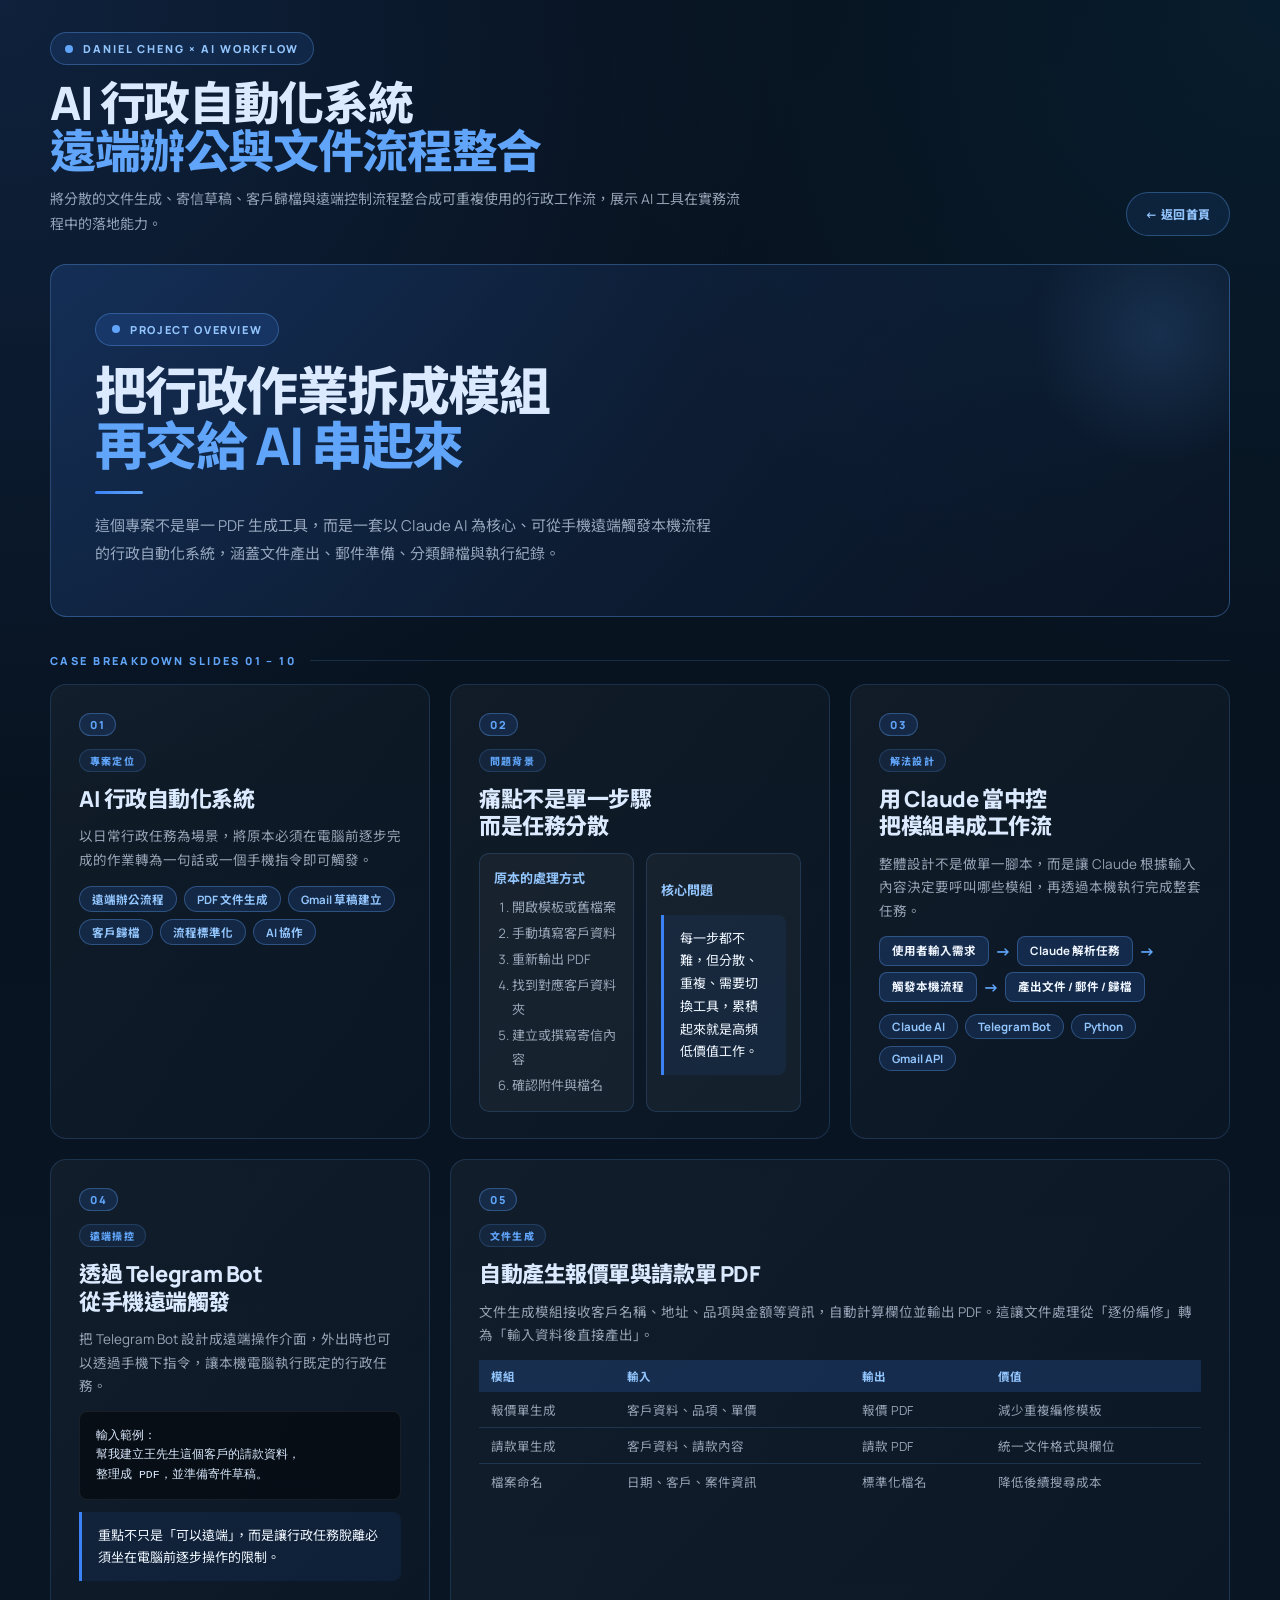
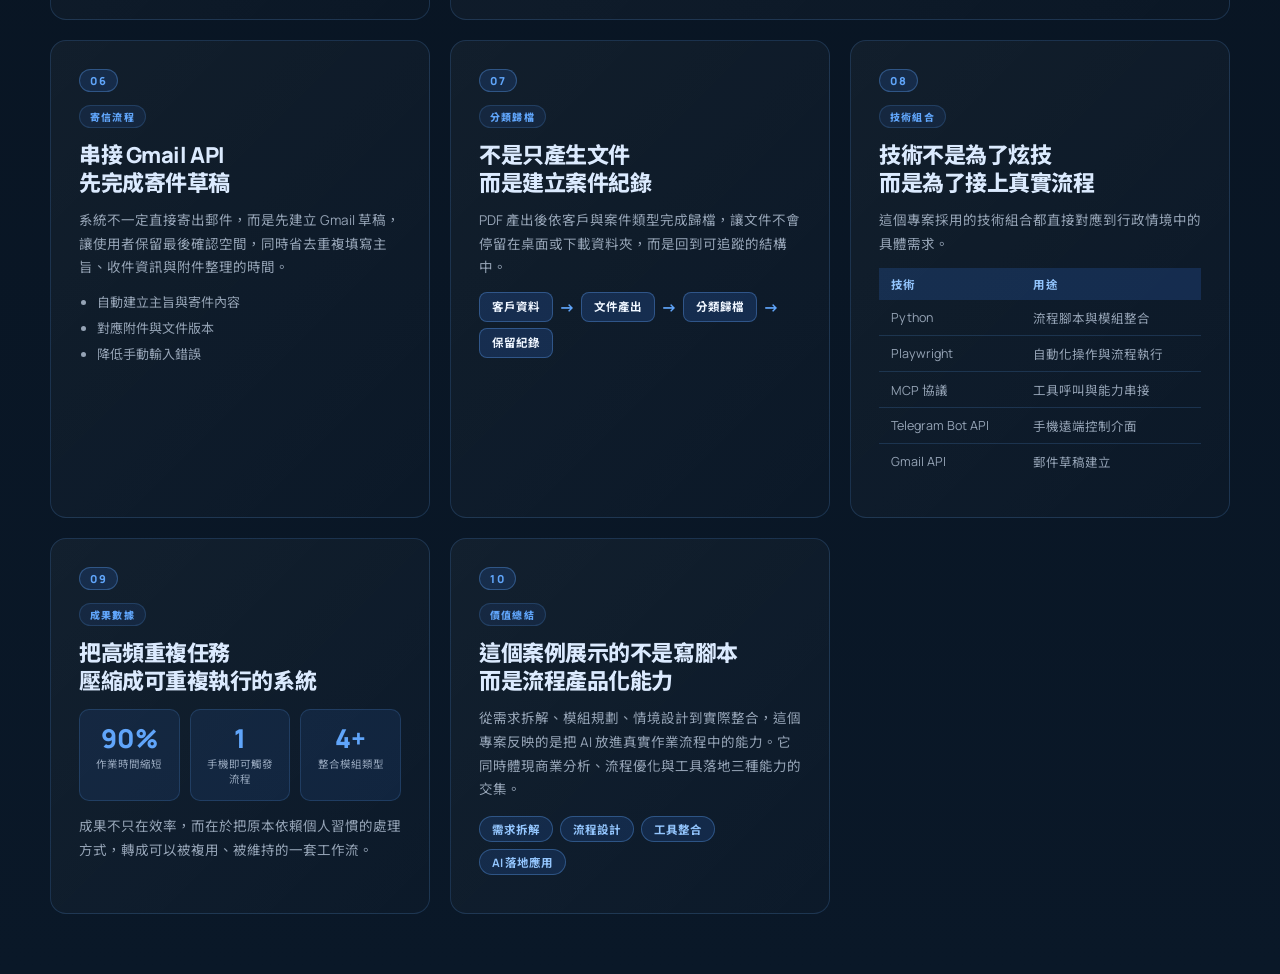
==== ai-admin-automation-slides.html @ fd8846cd "Initial commit: portfolio static site Co-Authored-By: Claude Sonnet 4.6 <noreply@anthropic.com>" ====
<!DOCTYPE html>
<html lang="zh-TW">
<head>
<meta charset="utf-8">
<meta name="viewport" content="width=device-width, initial-scale=1.0">
<title>AI 行政自動化系統 | Daniel Cheng</title>
<style>
@import url('https://fonts.googleapis.com/css2?family=Manrope:wght@400;500;700;800&family=Noto+Sans+TC:wght@400;500;700;900&display=swap');
*{box-sizing:border-box;margin:0;padding:0}
:root{
  --bg:#07111d;--bg2:#0a1828;
  --ink:#dbeafe;--ink2:#93c5fd;--muted:rgba(219,234,254,0.66);
  --blue:#3b82f6;--blue2:#60a5fa;--line:rgba(96,165,250,0.18);--line2:rgba(96,165,250,0.34);
}
html,body{min-height:100%}
body{
  font-family:'Manrope','Noto Sans TC','Segoe UI',Arial,sans-serif;
  background:
    radial-gradient(circle at top left,rgba(59,130,246,0.14),transparent 28%),
    radial-gradient(circle at top right,rgba(14,165,233,0.08),transparent 24%),
    linear-gradient(180deg,var(--bg) 0%,var(--bg2) 100%);
  color:var(--ink);
  padding:32px 20px 60px;
}
.page-shell{max-width:1180px;margin:0 auto}
.deck-header{display:flex;align-items:flex-end;justify-content:space-between;gap:24px;margin-bottom:28px;flex-wrap:wrap}
.deck-kicker{
  display:inline-flex;align-items:center;gap:10px;
  padding:8px 14px;border-radius:999px;
  background:rgba(59,130,246,0.12);border:1px solid var(--line2);
  color:var(--ink2);font-size:11px;font-weight:800;letter-spacing:.18em;text-transform:uppercase;margin-bottom:14px
}
.deck-kicker-dot{width:8px;height:8px;border-radius:50%;background:var(--blue2)}
.deck-title{font-size:clamp(28px,4.4vw,46px);font-weight:800;line-height:1.05;letter-spacing:-.03em;margin-bottom:10px}
.deck-title em{font-style:normal;color:var(--blue2)}
.deck-sub{max-width:700px;font-size:14px;line-height:1.8;color:var(--muted)}
.deck-actions{display:flex;gap:12px;flex-wrap:wrap;justify-content:flex-end;align-self:flex-end}
.deck-btn{
  display:inline-flex;align-items:center;gap:8px;
  padding:12px 18px;border-radius:999px;text-decoration:none;
  font-size:12px;font-weight:800;letter-spacing:.05em;
  transition:transform .18s,box-shadow .18s,background .18s;cursor:pointer;border:none;
}
.deck-btn:hover{transform:translateY(-2px);box-shadow:0 8px 24px rgba(0,0,0,.35)}
.btn-secondary{background:rgba(59,130,246,0.1);border:1px solid var(--line2);color:var(--ink2)}
.section-label{
  font-size:11px;font-weight:800;letter-spacing:.22em;text-transform:uppercase;
  color:var(--blue2);margin:36px 0 16px;display:flex;align-items:center;gap:14px
}
.section-label::after{content:'';flex:1;height:1px;background:var(--line)}
.slides-grid{display:grid;grid-template-columns:repeat(auto-fill,minmax(340px,1fr));gap:20px}
.slide-card{
  background:linear-gradient(135deg,rgba(255,255,255,0.04) 0%,rgba(255,255,255,0.01) 100%);
  border:1px solid var(--line);border-radius:16px;
  padding:28px 28px 26px;position:relative;overflow:hidden;
  transition:transform .2s,border-color .2s,box-shadow .2s;
}
.slide-card:hover{transform:translateY(-4px);border-color:var(--line2);box-shadow:0 16px 48px rgba(0,0,0,.4)}
.slide-card::before{
  content:'';position:absolute;top:0;left:0;right:0;height:3px;
  background:linear-gradient(90deg,var(--blue),var(--blue2));
  opacity:0;transition:opacity .2s;
}
.slide-card:hover::before{opacity:1}
.slide-cover{
  background:linear-gradient(135deg,rgba(59,130,246,0.18),rgba(15,23,42,0.3));
  border:1px solid var(--line2);border-radius:16px;
  padding:48px 44px;margin-bottom:20px;position:relative;overflow:hidden;
  grid-column:1/-1;
}
.slide-cover::after{
  content:'';position:absolute;right:-60px;top:-60px;
  width:260px;height:260px;border-radius:50%;
  background:radial-gradient(circle,rgba(96,165,250,0.15),transparent 70%);
}
.card-num{
  font-size:11px;font-weight:800;letter-spacing:.15em;color:var(--blue2);
  margin-bottom:12px;display:flex;align-items:center;gap:8px;
}
.card-num span{
  background:rgba(59,130,246,0.15);border:1px solid var(--line2);
  border-radius:999px;padding:3px 10px;
}
.card-tag{
  display:inline-block;font-size:10px;font-weight:800;letter-spacing:.12em;
  text-transform:uppercase;color:var(--blue2);
  background:rgba(59,130,246,0.1);border:1px solid var(--line);
  border-radius:999px;padding:3px 10px;margin-bottom:14px
}
h2{font-size:clamp(17px,2.2vw,22px);font-weight:800;line-height:1.25;letter-spacing:-.02em;margin-bottom:12px;color:var(--ink)}
h3{font-size:13px;font-weight:700;color:var(--ink2);margin-bottom:8px}
p{font-size:13.5px;line-height:1.75;color:var(--muted)}
ul,ol{margin-left:18px}
li{font-size:13px;line-height:1.85;color:var(--muted);margin-bottom:2px}
li strong,b,strong{color:#eff6ff}
.callout{
  background:rgba(59,130,246,0.08);border-left:3px solid var(--blue);
  border-radius:0 8px 8px 0;padding:12px 16px;margin:12px 0;
}
.callout p{font-size:13px;color:#eff6ff;margin:0}
.code-box{
  background:rgba(0,0,0,.45);border:1px solid rgba(255,255,255,.07);
  border-radius:8px;padding:14px 16px;
  font-family:'SF Mono','Menlo','Consolas',monospace;font-size:11.5px;
  line-height:1.7;color:#dbeafe;white-space:pre-wrap;margin:12px 0;overflow-x:auto;
}
.inner-grid{display:grid;grid-template-columns:1fr 1fr;gap:12px;margin-top:12px}
.inner-box{
  background:rgba(255,255,255,0.04);border:1px solid var(--line);
  border-radius:10px;padding:14px 14px 12px;
}
.badges{display:flex;flex-wrap:wrap;gap:7px;margin:12px 0}
.badge{
  background:rgba(59,130,246,0.15);border:1px solid var(--line2);
  color:var(--ink2);font-size:11.5px;font-weight:700;
  padding:4px 12px;border-radius:999px
}
.flow{display:flex;align-items:center;flex-wrap:wrap;gap:6px;margin:12px 0}
.flow-step{
  background:rgba(59,130,246,0.18);border:1px solid var(--line2);
  color:#eff6ff;font-size:11.5px;font-weight:700;
  padding:6px 12px;border-radius:8px;text-align:center;line-height:1.4;
}
.flow-arrow{color:var(--blue2);font-size:16px;font-weight:800}
.data-table{width:100%;border-collapse:collapse;font-size:12.5px;margin:12px 0}
.data-table th{
  background:rgba(59,130,246,0.18);color:var(--ink2);
  padding:8px 12px;text-align:left;font-weight:700;font-size:11.5px;letter-spacing:.04em;
}
.data-table td{
  padding:8px 12px;border-bottom:1px solid var(--line);color:var(--muted);
}
.data-table tr:last-child td{border-bottom:none}
.stat-row{display:flex;gap:10px;margin:14px 0}
.stat{flex:1;background:rgba(59,130,246,0.1);border:1px solid var(--line);border-radius:10px;padding:14px;text-align:center}
.stat .num{font-size:26px;font-weight:800;color:var(--blue2);display:block;line-height:1.1}
.stat .lbl{font-size:10.5px;color:var(--muted);margin-top:4px;display:block;line-height:1.4}
.cover-kicker{
  display:inline-flex;align-items:center;gap:10px;
  padding:8px 16px;border-radius:999px;margin-bottom:18px;
  background:rgba(59,130,246,0.15);border:1px solid var(--line2);
  color:var(--ink2);font-size:11px;font-weight:800;letter-spacing:.15em;text-transform:uppercase;
}
.cover-title{font-size:clamp(32px,5vw,52px);font-weight:800;line-height:1.05;letter-spacing:-.03em;margin-bottom:16px}
.cover-title em{font-style:normal;color:var(--blue2)}
.cover-sub{font-size:15px;line-height:1.85;color:var(--muted);max-width:620px}
.cover-deco{width:48px;height:3px;background:linear-gradient(90deg,var(--blue),var(--blue2));border-radius:2px;margin:18px 0}
.span2{grid-column:span 2}
@media(max-width:760px){.span2{grid-column:span 1}.inner-grid{grid-template-columns:1fr}.stat-row{flex-direction:column}}
</style>
</head>
<body>
<div class="page-shell">
  <div class="deck-header">
    <div>
      <div class="deck-kicker"><span class="deck-kicker-dot"></span>Daniel Cheng × AI Workflow</div>
      <h1 class="deck-title">AI 行政自動化系統<br><em>遠端辦公與文件流程整合</em></h1>
      <p class="deck-sub">將分散的文件生成、寄信草稿、客戶歸檔與遠端控制流程整合成可重複使用的行政工作流，展示 AI 工具在實務流程中的落地能力。</p>
    </div>
    <div class="deck-actions">
      <a href="index.html" class="deck-btn btn-secondary">← 返回首頁</a>
    </div>
  </div>

  <div class="slide-cover">
    <div class="cover-kicker"><span class="deck-kicker-dot"></span>Project Overview</div>
    <div class="cover-title">把行政作業拆成模組<br><em>再交給 AI 串起來</em></div>
    <div class="cover-deco"></div>
    <p class="cover-sub">這個專案不是單一 PDF 生成工具，而是一套以 Claude AI 為核心、可從手機遠端觸發本機流程的行政自動化系統，涵蓋文件產出、郵件準備、分類歸檔與執行紀錄。</p>
  </div>

  <div class="section-label">Case Breakdown Slides 01 – 10</div>
  <div class="slides-grid">
    <div class="slide-card">
      <div class="card-num"><span>01</span></div>
      <div class="card-tag">專案定位</div>
      <h2>AI 行政自動化系統</h2>
      <p>以日常行政任務為場景，將原本必須在電腦前逐步完成的作業轉為一句話或一個手機指令即可觸發。</p>
      <div class="badges" style="margin-top:14px">
        <span class="badge">遠端辦公流程</span>
        <span class="badge">PDF 文件生成</span>
        <span class="badge">Gmail 草稿建立</span>
        <span class="badge">客戶歸檔</span>
        <span class="badge">流程標準化</span>
        <span class="badge">AI 協作</span>
      </div>
    </div>

    <div class="slide-card">
      <div class="card-num"><span>02</span></div>
      <div class="card-tag">問題背景</div>
      <h2>痛點不是單一步驟<br>而是任務分散</h2>
      <div class="inner-grid">
        <div class="inner-box">
          <h3>原本的處理方式</h3>
          <ol style="margin-top:6px">
            <li>開啟模板或舊檔案</li>
            <li>手動填寫客戶資料</li>
            <li>重新輸出 PDF</li>
            <li>找到對應客戶資料夾</li>
            <li>建立或撰寫寄信內容</li>
            <li>確認附件與檔名</li>
          </ol>
        </div>
        <div class="inner-box" style="display:flex;flex-direction:column;justify-content:center">
          <h3>核心問題</h3>
          <div class="callout" style="margin-top:8px">
            <p>每一步都不難，但分散、重複、需要切換工具，累積起來就是高頻低價值工作。</p>
          </div>
        </div>
      </div>
    </div>

    <div class="slide-card">
      <div class="card-num"><span>03</span></div>
      <div class="card-tag">解法設計</div>
      <h2>用 Claude 當中控<br>把模組串成工作流</h2>
      <p>整體設計不是做單一腳本，而是讓 Claude 根據輸入內容決定要呼叫哪些模組，再透過本機執行完成整套任務。</p>
      <div class="flow">
        <div class="flow-step">使用者輸入需求</div>
        <div class="flow-arrow">→</div>
        <div class="flow-step">Claude 解析任務</div>
        <div class="flow-arrow">→</div>
        <div class="flow-step">觸發本機流程</div>
        <div class="flow-arrow">→</div>
        <div class="flow-step">產出文件 / 郵件 / 歸檔</div>
      </div>
      <div class="badges">
        <span class="badge">Claude AI</span>
        <span class="badge">Telegram Bot</span>
        <span class="badge">Python</span>
        <span class="badge">Gmail API</span>
      </div>
    </div>

    <div class="slide-card">
      <div class="card-num"><span>04</span></div>
      <div class="card-tag">遠端操控</div>
      <h2>透過 Telegram Bot<br>從手機遠端觸發</h2>
      <p>把 Telegram Bot 設計成遠端操作介面，外出時也可以透過手機下指令，讓本機電腦執行既定的行政任務。</p>
      <div class="code-box">輸入範例：
幫我建立王先生這個客戶的請款資料，
整理成 PDF，並準備寄件草稿。</div>
      <div class="callout">
        <p>重點不只是「可以遠端」，而是讓行政任務脫離必須坐在電腦前逐步操作的限制。</p>
      </div>
    </div>

    <div class="slide-card span2">
      <div class="card-num"><span>05</span></div>
      <div class="card-tag">文件生成</div>
      <h2>自動產生報價單與請款單 PDF</h2>
      <p>文件生成模組接收客戶名稱、地址、品項與金額等資訊，自動計算欄位並輸出 PDF。這讓文件處理從「逐份編修」轉為「輸入資料後直接產出」。</p>
      <table class="data-table">
        <thead>
          <tr><th>模組</th><th>輸入</th><th>輸出</th><th>價值</th></tr>
        </thead>
        <tbody>
          <tr><td>報價單生成</td><td>客戶資料、品項、單價</td><td>報價 PDF</td><td>減少重複編修模板</td></tr>
          <tr><td>請款單生成</td><td>客戶資料、請款內容</td><td>請款 PDF</td><td>統一文件格式與欄位</td></tr>
          <tr><td>檔案命名</td><td>日期、客戶、案件資訊</td><td>標準化檔名</td><td>降低後續搜尋成本</td></tr>
        </tbody>
      </table>
    </div>

    <div class="slide-card">
      <div class="card-num"><span>06</span></div>
      <div class="card-tag">寄信流程</div>
      <h2>串接 Gmail API<br>先完成寄件草稿</h2>
      <p>系統不一定直接寄出郵件，而是先建立 Gmail 草稿，讓使用者保留最後確認空間，同時省去重複填寫主旨、收件資訊與附件整理的時間。</p>
      <ul style="margin-top:10px">
        <li>自動建立主旨與寄件內容</li>
        <li>對應附件與文件版本</li>
        <li>降低手動輸入錯誤</li>
      </ul>
    </div>

    <div class="slide-card">
      <div class="card-num"><span>07</span></div>
      <div class="card-tag">分類歸檔</div>
      <h2>不是只產生文件<br>而是建立案件紀錄</h2>
      <p>PDF 產出後依客戶與案件類型完成歸檔，讓文件不會停留在桌面或下載資料夾，而是回到可追蹤的結構中。</p>
      <div class="flow">
        <div class="flow-step">客戶資料</div>
        <div class="flow-arrow">→</div>
        <div class="flow-step">文件產出</div>
        <div class="flow-arrow">→</div>
        <div class="flow-step">分類歸檔</div>
        <div class="flow-arrow">→</div>
        <div class="flow-step">保留紀錄</div>
      </div>
    </div>

    <div class="slide-card">
      <div class="card-num"><span>08</span></div>
      <div class="card-tag">技術組合</div>
      <h2>技術不是為了炫技<br>而是為了接上真實流程</h2>
      <p>這個專案採用的技術組合都直接對應到行政情境中的具體需求。</p>
      <table class="data-table">
        <thead>
          <tr><th>技術</th><th>用途</th></tr>
        </thead>
        <tbody>
          <tr><td>Python</td><td>流程腳本與模組整合</td></tr>
          <tr><td>Playwright</td><td>自動化操作與流程執行</td></tr>
          <tr><td>MCP 協議</td><td>工具呼叫與能力串接</td></tr>
          <tr><td>Telegram Bot API</td><td>手機遠端控制介面</td></tr>
          <tr><td>Gmail API</td><td>郵件草稿建立</td></tr>
        </tbody>
      </table>
    </div>

    <div class="slide-card">
      <div class="card-num"><span>09</span></div>
      <div class="card-tag">成果數據</div>
      <h2>把高頻重複任務<br>壓縮成可重複執行的系統</h2>
      <div class="stat-row">
        <div class="stat"><span class="num">90%</span><span class="lbl">作業時間縮短</span></div>
        <div class="stat"><span class="num">1</span><span class="lbl">手機即可觸發流程</span></div>
        <div class="stat"><span class="num">4+</span><span class="lbl">整合模組類型</span></div>
      </div>
      <p>成果不只在效率，而在於把原本依賴個人習慣的處理方式，轉成可以被複用、被維持的一套工作流。</p>
    </div>

    <div class="slide-card">
      <div class="card-num"><span>10</span></div>
      <div class="card-tag">價值總結</div>
      <h2>這個案例展示的不是寫腳本<br>而是流程產品化能力</h2>
      <p>從需求拆解、模組規劃、情境設計到實際整合，這個專案反映的是把 AI 放進真實作業流程中的能力。它同時體現商業分析、流程優化與工具落地三種能力的交集。</p>
      <div class="badges" style="margin-top:14px">
        <span class="badge">需求拆解</span>
        <span class="badge">流程設計</span>
        <span class="badge">工具整合</span>
        <span class="badge">AI 落地應用</span>
      </div>
    </div>
  </div>
</div>
</body>
</html>
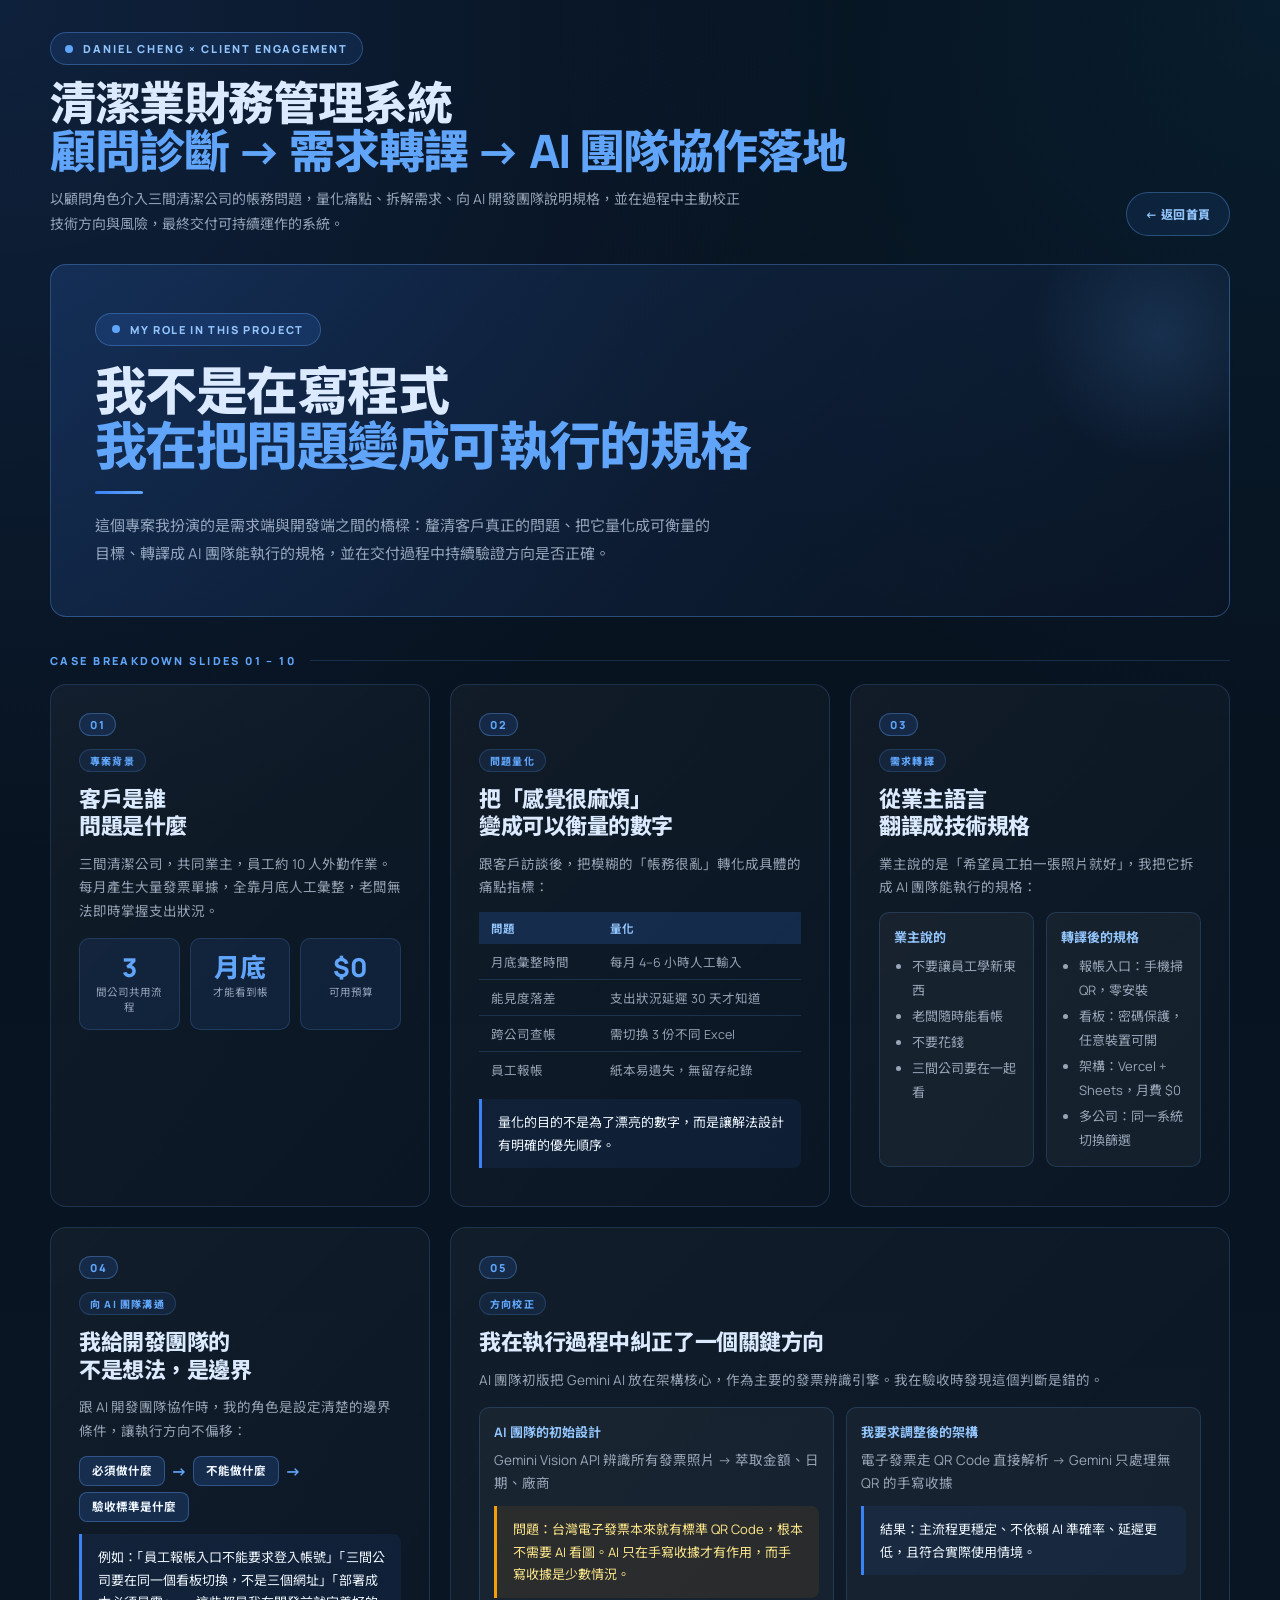
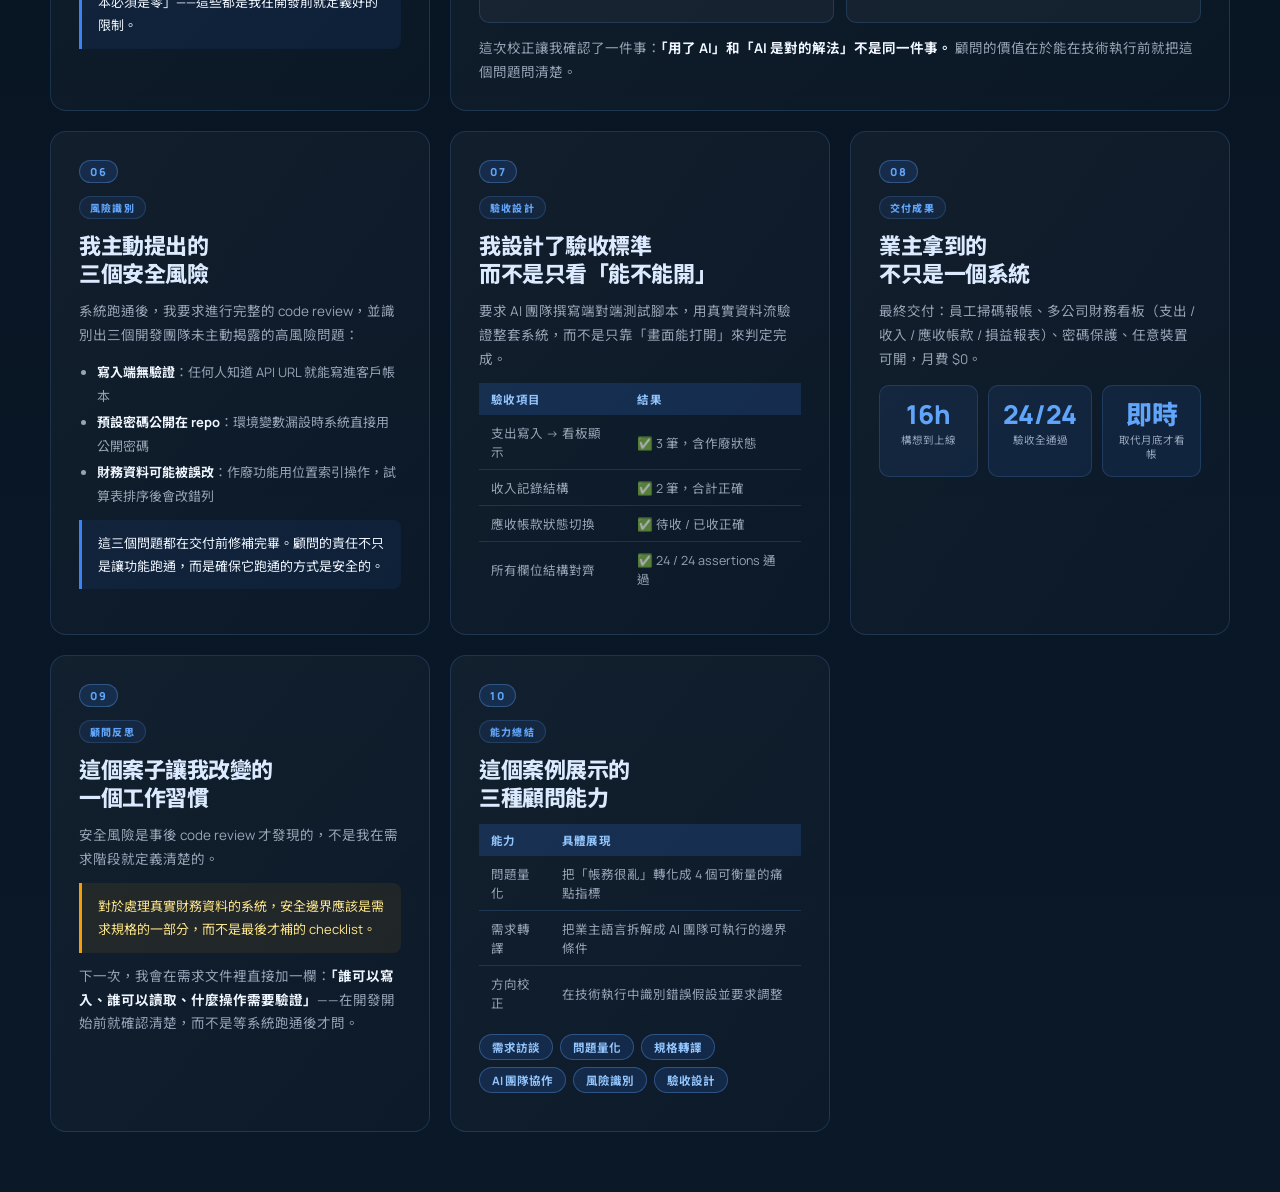
==== commit 1c0ca2be: "feat: 更新 AI 行政自動化頁面為清潔業財務管理系統案例 以顧問角色重新定位：問題量化、需求轉譯、AI 團隊協作、 方向校正、風險識別與驗收設計，取代原本的技術流程說明。  Co-Authore" ====
--- a/ai-admin-automation-slides.html
+++ b/ai-admin-automation-slides.html
@@ -3,7 +3,7 @@
 <head>
 <meta charset="utf-8">
 <meta name="viewport" content="width=device-width, initial-scale=1.0">
-<title>AI 行政自動化系統 | Daniel Cheng</title>
+<title>清潔業財務管理系統 | Daniel Cheng</title>
 <style>
 @import url('https://fonts.googleapis.com/css2?family=Manrope:wght@400;500;700;800&family=Noto+Sans+TC:wght@400;500;700;900&display=swap');
 *{box-sizing:border-box;margin:0;padding:0}
@@ -24,128 +24,59 @@
 }
 .page-shell{max-width:1180px;margin:0 auto}
 .deck-header{display:flex;align-items:flex-end;justify-content:space-between;gap:24px;margin-bottom:28px;flex-wrap:wrap}
-.deck-kicker{
-  display:inline-flex;align-items:center;gap:10px;
-  padding:8px 14px;border-radius:999px;
-  background:rgba(59,130,246,0.12);border:1px solid var(--line2);
-  color:var(--ink2);font-size:11px;font-weight:800;letter-spacing:.18em;text-transform:uppercase;margin-bottom:14px
-}
+.deck-kicker{display:inline-flex;align-items:center;gap:10px;padding:8px 14px;border-radius:999px;background:rgba(59,130,246,0.12);border:1px solid var(--line2);color:var(--ink2);font-size:11px;font-weight:800;letter-spacing:.18em;text-transform:uppercase;margin-bottom:14px}
 .deck-kicker-dot{width:8px;height:8px;border-radius:50%;background:var(--blue2)}
 .deck-title{font-size:clamp(28px,4.4vw,46px);font-weight:800;line-height:1.05;letter-spacing:-.03em;margin-bottom:10px}
 .deck-title em{font-style:normal;color:var(--blue2)}
 .deck-sub{max-width:700px;font-size:14px;line-height:1.8;color:var(--muted)}
 .deck-actions{display:flex;gap:12px;flex-wrap:wrap;justify-content:flex-end;align-self:flex-end}
-.deck-btn{
-  display:inline-flex;align-items:center;gap:8px;
-  padding:12px 18px;border-radius:999px;text-decoration:none;
-  font-size:12px;font-weight:800;letter-spacing:.05em;
-  transition:transform .18s,box-shadow .18s,background .18s;cursor:pointer;border:none;
-}
+.deck-btn{display:inline-flex;align-items:center;gap:8px;padding:12px 18px;border-radius:999px;text-decoration:none;font-size:12px;font-weight:800;letter-spacing:.05em;transition:transform .18s,box-shadow .18s,background .18s;cursor:pointer;border:none;}
 .deck-btn:hover{transform:translateY(-2px);box-shadow:0 8px 24px rgba(0,0,0,.35)}
 .btn-secondary{background:rgba(59,130,246,0.1);border:1px solid var(--line2);color:var(--ink2)}
-.section-label{
-  font-size:11px;font-weight:800;letter-spacing:.22em;text-transform:uppercase;
-  color:var(--blue2);margin:36px 0 16px;display:flex;align-items:center;gap:14px
-}
+.section-label{font-size:11px;font-weight:800;letter-spacing:.22em;text-transform:uppercase;color:var(--blue2);margin:36px 0 16px;display:flex;align-items:center;gap:14px}
 .section-label::after{content:'';flex:1;height:1px;background:var(--line)}
 .slides-grid{display:grid;grid-template-columns:repeat(auto-fill,minmax(340px,1fr));gap:20px}
-.slide-card{
-  background:linear-gradient(135deg,rgba(255,255,255,0.04) 0%,rgba(255,255,255,0.01) 100%);
-  border:1px solid var(--line);border-radius:16px;
-  padding:28px 28px 26px;position:relative;overflow:hidden;
-  transition:transform .2s,border-color .2s,box-shadow .2s;
-}
+.slide-card{background:linear-gradient(135deg,rgba(255,255,255,0.04) 0%,rgba(255,255,255,0.01) 100%);border:1px solid var(--line);border-radius:16px;padding:28px 28px 26px;position:relative;overflow:hidden;transition:transform .2s,border-color .2s,box-shadow .2s;}
 .slide-card:hover{transform:translateY(-4px);border-color:var(--line2);box-shadow:0 16px 48px rgba(0,0,0,.4)}
-.slide-card::before{
-  content:'';position:absolute;top:0;left:0;right:0;height:3px;
-  background:linear-gradient(90deg,var(--blue),var(--blue2));
-  opacity:0;transition:opacity .2s;
-}
+.slide-card::before{content:'';position:absolute;top:0;left:0;right:0;height:3px;background:linear-gradient(90deg,var(--blue),var(--blue2));opacity:0;transition:opacity .2s;}
 .slide-card:hover::before{opacity:1}
-.slide-cover{
-  background:linear-gradient(135deg,rgba(59,130,246,0.18),rgba(15,23,42,0.3));
-  border:1px solid var(--line2);border-radius:16px;
-  padding:48px 44px;margin-bottom:20px;position:relative;overflow:hidden;
-  grid-column:1/-1;
-}
-.slide-cover::after{
-  content:'';position:absolute;right:-60px;top:-60px;
-  width:260px;height:260px;border-radius:50%;
-  background:radial-gradient(circle,rgba(96,165,250,0.15),transparent 70%);
-}
-.card-num{
-  font-size:11px;font-weight:800;letter-spacing:.15em;color:var(--blue2);
-  margin-bottom:12px;display:flex;align-items:center;gap:8px;
-}
-.card-num span{
-  background:rgba(59,130,246,0.15);border:1px solid var(--line2);
-  border-radius:999px;padding:3px 10px;
-}
-.card-tag{
-  display:inline-block;font-size:10px;font-weight:800;letter-spacing:.12em;
-  text-transform:uppercase;color:var(--blue2);
-  background:rgba(59,130,246,0.1);border:1px solid var(--line);
-  border-radius:999px;padding:3px 10px;margin-bottom:14px
-}
+.slide-cover{background:linear-gradient(135deg,rgba(59,130,246,0.18),rgba(15,23,42,0.3));border:1px solid var(--line2);border-radius:16px;padding:48px 44px;margin-bottom:20px;position:relative;overflow:hidden;grid-column:1/-1;}
+.slide-cover::after{content:'';position:absolute;right:-60px;top:-60px;width:260px;height:260px;border-radius:50%;background:radial-gradient(circle,rgba(96,165,250,0.15),transparent 70%);}
+.card-num{font-size:11px;font-weight:800;letter-spacing:.15em;color:var(--blue2);margin-bottom:12px;display:flex;align-items:center;gap:8px;}
+.card-num span{background:rgba(59,130,246,0.15);border:1px solid var(--line2);border-radius:999px;padding:3px 10px;}
+.card-tag{display:inline-block;font-size:10px;font-weight:800;letter-spacing:.12em;text-transform:uppercase;color:var(--blue2);background:rgba(59,130,246,0.1);border:1px solid var(--line);border-radius:999px;padding:3px 10px;margin-bottom:14px}
 h2{font-size:clamp(17px,2.2vw,22px);font-weight:800;line-height:1.25;letter-spacing:-.02em;margin-bottom:12px;color:var(--ink)}
 h3{font-size:13px;font-weight:700;color:var(--ink2);margin-bottom:8px}
 p{font-size:13.5px;line-height:1.75;color:var(--muted)}
 ul,ol{margin-left:18px}
 li{font-size:13px;line-height:1.85;color:var(--muted);margin-bottom:2px}
 li strong,b,strong{color:#eff6ff}
-.callout{
-  background:rgba(59,130,246,0.08);border-left:3px solid var(--blue);
-  border-radius:0 8px 8px 0;padding:12px 16px;margin:12px 0;
-}
+.callout{background:rgba(59,130,246,0.08);border-left:3px solid var(--blue);border-radius:0 8px 8px 0;padding:12px 16px;margin:12px 0;}
 .callout p{font-size:13px;color:#eff6ff;margin:0}
-.code-box{
-  background:rgba(0,0,0,.45);border:1px solid rgba(255,255,255,.07);
-  border-radius:8px;padding:14px 16px;
-  font-family:'SF Mono','Menlo','Consolas',monospace;font-size:11.5px;
-  line-height:1.7;color:#dbeafe;white-space:pre-wrap;margin:12px 0;overflow-x:auto;
-}
+.callout.warn{border-color:#f59e0b;background:rgba(245,158,11,0.08)}
+.callout.warn p{color:#fde68a}
 .inner-grid{display:grid;grid-template-columns:1fr 1fr;gap:12px;margin-top:12px}
-.inner-box{
-  background:rgba(255,255,255,0.04);border:1px solid var(--line);
-  border-radius:10px;padding:14px 14px 12px;
-}
+.inner-box{background:rgba(255,255,255,0.04);border:1px solid var(--line);border-radius:10px;padding:14px 14px 12px;}
 .badges{display:flex;flex-wrap:wrap;gap:7px;margin:12px 0}
-.badge{
-  background:rgba(59,130,246,0.15);border:1px solid var(--line2);
-  color:var(--ink2);font-size:11.5px;font-weight:700;
-  padding:4px 12px;border-radius:999px
-}
+.badge{background:rgba(59,130,246,0.15);border:1px solid var(--line2);color:var(--ink2);font-size:11.5px;font-weight:700;padding:4px 12px;border-radius:999px}
 .flow{display:flex;align-items:center;flex-wrap:wrap;gap:6px;margin:12px 0}
-.flow-step{
-  background:rgba(59,130,246,0.18);border:1px solid var(--line2);
-  color:#eff6ff;font-size:11.5px;font-weight:700;
-  padding:6px 12px;border-radius:8px;text-align:center;line-height:1.4;
-}
+.flow-step{background:rgba(59,130,246,0.18);border:1px solid var(--line2);color:#eff6ff;font-size:11.5px;font-weight:700;padding:6px 12px;border-radius:8px;text-align:center;line-height:1.4;}
 .flow-arrow{color:var(--blue2);font-size:16px;font-weight:800}
 .data-table{width:100%;border-collapse:collapse;font-size:12.5px;margin:12px 0}
-.data-table th{
-  background:rgba(59,130,246,0.18);color:var(--ink2);
-  padding:8px 12px;text-align:left;font-weight:700;font-size:11.5px;letter-spacing:.04em;
-}
-.data-table td{
-  padding:8px 12px;border-bottom:1px solid var(--line);color:var(--muted);
-}
+.data-table th{background:rgba(59,130,246,0.18);color:var(--ink2);padding:8px 12px;text-align:left;font-weight:700;font-size:11.5px;letter-spacing:.04em;}
+.data-table td{padding:8px 12px;border-bottom:1px solid var(--line);color:var(--muted);}
 .data-table tr:last-child td{border-bottom:none}
 .stat-row{display:flex;gap:10px;margin:14px 0}
 .stat{flex:1;background:rgba(59,130,246,0.1);border:1px solid var(--line);border-radius:10px;padding:14px;text-align:center}
 .stat .num{font-size:26px;font-weight:800;color:var(--blue2);display:block;line-height:1.1}
 .stat .lbl{font-size:10.5px;color:var(--muted);margin-top:4px;display:block;line-height:1.4}
-.cover-kicker{
-  display:inline-flex;align-items:center;gap:10px;
-  padding:8px 16px;border-radius:999px;margin-bottom:18px;
-  background:rgba(59,130,246,0.15);border:1px solid var(--line2);
-  color:var(--ink2);font-size:11px;font-weight:800;letter-spacing:.15em;text-transform:uppercase;
-}
+.cover-kicker{display:inline-flex;align-items:center;gap:10px;padding:8px 16px;border-radius:999px;margin-bottom:18px;background:rgba(59,130,246,0.15);border:1px solid var(--line2);color:var(--ink2);font-size:11px;font-weight:800;letter-spacing:.15em;text-transform:uppercase;}
 .cover-title{font-size:clamp(32px,5vw,52px);font-weight:800;line-height:1.05;letter-spacing:-.03em;margin-bottom:16px}
 .cover-title em{font-style:normal;color:var(--blue2)}
 .cover-sub{font-size:15px;line-height:1.85;color:var(--muted);max-width:620px}
 .cover-deco{width:48px;height:3px;background:linear-gradient(90deg,var(--blue),var(--blue2));border-radius:2px;margin:18px 0}
 .span2{grid-column:span 2}
+.role-chip{display:inline-flex;align-items:center;gap:6px;background:rgba(99,102,241,0.15);border:1px solid rgba(99,102,241,0.35);color:#a5b4fc;font-size:11px;font-weight:800;letter-spacing:.1em;padding:4px 12px;border-radius:999px;text-transform:uppercase;margin-bottom:10px}
 @media(max-width:760px){.span2{grid-column:span 1}.inner-grid{grid-template-columns:1fr}.stat-row{flex-direction:column}}
 </style>
 </head>
@@ -153,9 +84,9 @@
 <div class="page-shell">
   <div class="deck-header">
     <div>
-      <div class="deck-kicker"><span class="deck-kicker-dot"></span>Daniel Cheng × AI Workflow</div>
-      <h1 class="deck-title">AI 行政自動化系統<br><em>遠端辦公與文件流程整合</em></h1>
-      <p class="deck-sub">將分散的文件生成、寄信草稿、客戶歸檔與遠端控制流程整合成可重複使用的行政工作流，展示 AI 工具在實務流程中的落地能力。</p>
+      <div class="deck-kicker"><span class="deck-kicker-dot"></span>Daniel Cheng × Client Engagement</div>
+      <h1 class="deck-title">清潔業財務管理系統<br><em>顧問診斷 → 需求轉譯 → AI 團隊協作落地</em></h1>
+      <p class="deck-sub">以顧問角色介入三間清潔公司的帳務問題，量化痛點、拆解需求、向 AI 開發團隊說明規格，並在過程中主動校正技術方向與風險，最終交付可持續運作的系統。</p>
     </div>
     <div class="deck-actions">
       <a href="index.html" class="deck-btn btn-secondary">← 返回首頁</a>
@@ -163,177 +94,190 @@
   </div>
 
   <div class="slide-cover">
-    <div class="cover-kicker"><span class="deck-kicker-dot"></span>Project Overview</div>
-    <div class="cover-title">把行政作業拆成模組<br><em>再交給 AI 串起來</em></div>
+    <div class="cover-kicker"><span class="deck-kicker-dot"></span>My Role in This Project</div>
+    <div class="cover-title">我不是在寫程式<br><em>我在把問題變成可執行的規格</em></div>
     <div class="cover-deco"></div>
-    <p class="cover-sub">這個專案不是單一 PDF 生成工具，而是一套以 Claude AI 為核心、可從手機遠端觸發本機流程的行政自動化系統，涵蓋文件產出、郵件準備、分類歸檔與執行紀錄。</p>
+    <p class="cover-sub">這個專案我扮演的是需求端與開發端之間的橋樑：釐清客戶真正的問題、把它量化成可衡量的目標、轉譯成 AI 團隊能執行的規格，並在交付過程中持續驗證方向是否正確。</p>
   </div>
 
   <div class="section-label">Case Breakdown Slides 01 – 10</div>
   <div class="slides-grid">
+
     <div class="slide-card">
       <div class="card-num"><span>01</span></div>
-      <div class="card-tag">專案定位</div>
-      <h2>AI 行政自動化系統</h2>
-      <p>以日常行政任務為場景，將原本必須在電腦前逐步完成的作業轉為一句話或一個手機指令即可觸發。</p>
-      <div class="badges" style="margin-top:14px">
-        <span class="badge">遠端辦公流程</span>
-        <span class="badge">PDF 文件生成</span>
-        <span class="badge">Gmail 草稿建立</span>
-        <span class="badge">客戶歸檔</span>
-        <span class="badge">流程標準化</span>
-        <span class="badge">AI 協作</span>
+      <div class="card-tag">專案背景</div>
+      <h2>客戶是誰<br>問題是什麼</h2>
+      <p>三間清潔公司，共同業主，員工約 10 人外勤作業。每月產生大量發票單據，全靠月底人工彙整，老闆無法即時掌握支出狀況。</p>
+      <div class="stat-row" style="margin-top:14px">
+        <div class="stat"><span class="num">3</span><span class="lbl">間公司共用流程</span></div>
+        <div class="stat"><span class="num">月底</span><span class="lbl">才能看到帳</span></div>
+        <div class="stat"><span class="num">$0</span><span class="lbl">可用預算</span></div>
       </div>
     </div>
 
     <div class="slide-card">
       <div class="card-num"><span>02</span></div>
-      <div class="card-tag">問題背景</div>
-      <h2>痛點不是單一步驟<br>而是任務分散</h2>
-      <div class="inner-grid">
-        <div class="inner-box">
-          <h3>原本的處理方式</h3>
-          <ol style="margin-top:6px">
-            <li>開啟模板或舊檔案</li>
-            <li>手動填寫客戶資料</li>
-            <li>重新輸出 PDF</li>
-            <li>找到對應客戶資料夾</li>
-            <li>建立或撰寫寄信內容</li>
-            <li>確認附件與檔名</li>
-          </ol>
-        </div>
-        <div class="inner-box" style="display:flex;flex-direction:column;justify-content:center">
-          <h3>核心問題</h3>
-          <div class="callout" style="margin-top:8px">
-            <p>每一步都不難，但分散、重複、需要切換工具，累積起來就是高頻低價值工作。</p>
-          </div>
-        </div>
+      <div class="card-tag">問題量化</div>
+      <h2>把「感覺很麻煩」<br>變成可以衡量的數字</h2>
+      <p>跟客戶訪談後，把模糊的「帳務很亂」轉化成具體的痛點指標：</p>
+      <table class="data-table" style="margin-top:12px">
+        <thead><tr><th>問題</th><th>量化</th></tr></thead>
+        <tbody>
+          <tr><td>月底彙整時間</td><td>每月 4–6 小時人工輸入</td></tr>
+          <tr><td>能見度落差</td><td>支出狀況延遲 30 天才知道</td></tr>
+          <tr><td>跨公司查帳</td><td>需切換 3 份不同 Excel</td></tr>
+          <tr><td>員工報帳</td><td>紙本易遺失，無留存紀錄</td></tr>
+        </tbody>
+      </table>
+      <div class="callout" style="margin-top:10px">
+        <p>量化的目的不是為了漂亮的數字，而是讓解法設計有明確的優先順序。</p>
       </div>
     </div>
 
     <div class="slide-card">
       <div class="card-num"><span>03</span></div>
-      <div class="card-tag">解法設計</div>
-      <h2>用 Claude 當中控<br>把模組串成工作流</h2>
-      <p>整體設計不是做單一腳本，而是讓 Claude 根據輸入內容決定要呼叫哪些模組，再透過本機執行完成整套任務。</p>
-      <div class="flow">
-        <div class="flow-step">使用者輸入需求</div>
+      <div class="card-tag">需求轉譯</div>
+      <h2>從業主語言<br>翻譯成技術規格</h2>
+      <p>業主說的是「希望員工拍一張照片就好」，我把它拆成 AI 團隊能執行的規格：</p>
+      <div class="inner-grid" style="margin-top:12px">
+        <div class="inner-box">
+          <h3>業主說的</h3>
+          <ul style="margin-top:6px">
+            <li>不要讓員工學新東西</li>
+            <li>老闆隨時能看帳</li>
+            <li>不要花錢</li>
+            <li>三間公司要在一起看</li>
+          </ul>
+        </div>
+        <div class="inner-box">
+          <h3>轉譯後的規格</h3>
+          <ul style="margin-top:6px">
+            <li>報帳入口：手機掃 QR，零安裝</li>
+            <li>看板：密碼保護，任意裝置可開</li>
+            <li>架構：Vercel + Sheets，月費 $0</li>
+            <li>多公司：同一系統切換篩選</li>
+          </ul>
+        </div>
+      </div>
+    </div>
+
+    <div class="slide-card">
+      <div class="card-num"><span>04</span></div>
+      <div class="card-tag">向 AI 團隊溝通</div>
+      <h2>我給開發團隊的<br>不是想法，是邊界</h2>
+      <p>跟 AI 開發團隊協作時，我的角色是設定清楚的邊界條件，讓執行方向不偏移：</p>
+      <div class="flow" style="margin-top:12px">
+        <div class="flow-step">必須做什麼</div>
         <div class="flow-arrow">→</div>
-        <div class="flow-step">Claude 解析任務</div>
+        <div class="flow-step">不能做什麼</div>
         <div class="flow-arrow">→</div>
-        <div class="flow-step">觸發本機流程</div>
-        <div class="flow-arrow">→</div>
-        <div class="flow-step">產出文件 / 郵件 / 歸檔</div>
-      </div>
-      <div class="badges">
-        <span class="badge">Claude AI</span>
-        <span class="badge">Telegram Bot</span>
-        <span class="badge">Python</span>
-        <span class="badge">Gmail API</span>
-      </div>
-    </div>
-
-    <div class="slide-card">
-      <div class="card-num"><span>04</span></div>
-      <div class="card-tag">遠端操控</div>
-      <h2>透過 Telegram Bot<br>從手機遠端觸發</h2>
-      <p>把 Telegram Bot 設計成遠端操作介面，外出時也可以透過手機下指令，讓本機電腦執行既定的行政任務。</p>
-      <div class="code-box">輸入範例：
-幫我建立王先生這個客戶的請款資料，
-整理成 PDF，並準備寄件草稿。</div>
-      <div class="callout">
-        <p>重點不只是「可以遠端」，而是讓行政任務脫離必須坐在電腦前逐步操作的限制。</p>
+        <div class="flow-step">驗收標準是什麼</div>
+      </div>
+      <div class="callout" style="margin-top:10px">
+        <p>例如：「員工報帳入口不能要求登入帳號」「三間公司要在同一個看板切換，不是三個網址」「部署成本必須是零」——這些都是我在開發前就定義好的限制。</p>
       </div>
     </div>
 
     <div class="slide-card span2">
       <div class="card-num"><span>05</span></div>
-      <div class="card-tag">文件生成</div>
-      <h2>自動產生報價單與請款單 PDF</h2>
-      <p>文件生成模組接收客戶名稱、地址、品項與金額等資訊，自動計算欄位並輸出 PDF。這讓文件處理從「逐份編修」轉為「輸入資料後直接產出」。</p>
-      <table class="data-table">
-        <thead>
-          <tr><th>模組</th><th>輸入</th><th>輸出</th><th>價值</th></tr>
-        </thead>
+      <div class="card-tag">方向校正</div>
+      <h2>我在執行過程中糾正了一個關鍵方向</h2>
+      <p>AI 團隊初版把 Gemini AI 放在架構核心，作為主要的發票辨識引擎。我在驗收時發現這個判斷是錯的。</p>
+      <div class="inner-grid" style="margin-top:14px">
+        <div class="inner-box">
+          <h3>AI 團隊的初始設計</h3>
+          <p style="margin-top:6px">Gemini Vision API 辨識所有發票照片 → 萃取金額、日期、廠商</p>
+          <div class="callout warn" style="margin-top:10px">
+            <p>問題：台灣電子發票本來就有標準 QR Code，根本不需要 AI 看圖。AI 只在手寫收據才有作用，而手寫收據是少數情況。</p>
+          </div>
+        </div>
+        <div class="inner-box">
+          <h3>我要求調整後的架構</h3>
+          <p style="margin-top:6px">電子發票走 QR Code 直接解析 → Gemini 只處理無 QR 的手寫收據</p>
+          <div class="callout" style="margin-top:10px">
+            <p>結果：主流程更穩定、不依賴 AI 準確率、延遲更低，且符合實際使用情境。</p>
+          </div>
+        </div>
+      </div>
+      <p style="margin-top:14px;color:var(--muted)">這次校正讓我確認了一件事：<strong style="color:#eff6ff">「用了 AI」和「AI 是對的解法」不是同一件事。</strong> 顧問的價值在於能在技術執行前就把這個問題問清楚。</p>
+    </div>
+
+    <div class="slide-card">
+      <div class="card-num"><span>06</span></div>
+      <div class="card-tag">風險識別</div>
+      <h2>我主動提出的<br>三個安全風險</h2>
+      <p>系統跑通後，我要求進行完整的 code review，並識別出三個開發團隊未主動揭露的高風險問題：</p>
+      <ul style="margin-top:12px">
+        <li><strong>寫入端無驗證</strong>：任何人知道 API URL 就能寫進客戶帳本</li>
+        <li><strong>預設密碼公開在 repo</strong>：環境變數漏設時系統直接用公開密碼</li>
+        <li><strong>財務資料可能被誤改</strong>：作廢功能用位置索引操作，試算表排序後會改錯列</li>
+      </ul>
+      <div class="callout" style="margin-top:12px">
+        <p>這三個問題都在交付前修補完畢。顧問的責任不只是讓功能跑通，而是確保它跑通的方式是安全的。</p>
+      </div>
+    </div>
+
+    <div class="slide-card">
+      <div class="card-num"><span>07</span></div>
+      <div class="card-tag">驗收設計</div>
+      <h2>我設計了驗收標準<br>而不是只看「能不能開」</h2>
+      <p>要求 AI 團隊撰寫端對端測試腳本，用真實資料流驗證整套系統，而不是只靠「畫面能打開」來判定完成。</p>
+      <table class="data-table" style="margin-top:12px">
+        <thead><tr><th>驗收項目</th><th>結果</th></tr></thead>
         <tbody>
-          <tr><td>報價單生成</td><td>客戶資料、品項、單價</td><td>報價 PDF</td><td>減少重複編修模板</td></tr>
-          <tr><td>請款單生成</td><td>客戶資料、請款內容</td><td>請款 PDF</td><td>統一文件格式與欄位</td></tr>
-          <tr><td>檔案命名</td><td>日期、客戶、案件資訊</td><td>標準化檔名</td><td>降低後續搜尋成本</td></tr>
+          <tr><td>支出寫入 → 看板顯示</td><td>✅ 3 筆，含作廢狀態</td></tr>
+          <tr><td>收入記錄結構</td><td>✅ 2 筆，合計正確</td></tr>
+          <tr><td>應收帳款狀態切換</td><td>✅ 待收 / 已收正確</td></tr>
+          <tr><td>所有欄位結構對齊</td><td>✅ 24 / 24 assertions 通過</td></tr>
         </tbody>
       </table>
     </div>
 
     <div class="slide-card">
-      <div class="card-num"><span>06</span></div>
-      <div class="card-tag">寄信流程</div>
-      <h2>串接 Gmail API<br>先完成寄件草稿</h2>
-      <p>系統不一定直接寄出郵件，而是先建立 Gmail 草稿，讓使用者保留最後確認空間，同時省去重複填寫主旨、收件資訊與附件整理的時間。</p>
-      <ul style="margin-top:10px">
-        <li>自動建立主旨與寄件內容</li>
-        <li>對應附件與文件版本</li>
-        <li>降低手動輸入錯誤</li>
-      </ul>
-    </div>
-
-    <div class="slide-card">
-      <div class="card-num"><span>07</span></div>
-      <div class="card-tag">分類歸檔</div>
-      <h2>不是只產生文件<br>而是建立案件紀錄</h2>
-      <p>PDF 產出後依客戶與案件類型完成歸檔，讓文件不會停留在桌面或下載資料夾，而是回到可追蹤的結構中。</p>
-      <div class="flow">
-        <div class="flow-step">客戶資料</div>
-        <div class="flow-arrow">→</div>
-        <div class="flow-step">文件產出</div>
-        <div class="flow-arrow">→</div>
-        <div class="flow-step">分類歸檔</div>
-        <div class="flow-arrow">→</div>
-        <div class="flow-step">保留紀錄</div>
-      </div>
-    </div>
-
-    <div class="slide-card">
       <div class="card-num"><span>08</span></div>
-      <div class="card-tag">技術組合</div>
-      <h2>技術不是為了炫技<br>而是為了接上真實流程</h2>
-      <p>這個專案採用的技術組合都直接對應到行政情境中的具體需求。</p>
-      <table class="data-table">
-        <thead>
-          <tr><th>技術</th><th>用途</th></tr>
-        </thead>
+      <div class="card-tag">交付成果</div>
+      <h2>業主拿到的<br>不只是一個系統</h2>
+      <p>最終交付：員工掃碼報帳、多公司財務看板（支出 / 收入 / 應收帳款 / 損益報表）、密碼保護、任意裝置可開，月費 $0。</p>
+      <div class="stat-row" style="margin-top:14px">
+        <div class="stat"><span class="num">16h</span><span class="lbl">構想到上線</span></div>
+        <div class="stat"><span class="num">24/24</span><span class="lbl">驗收全通過</span></div>
+        <div class="stat"><span class="num">即時</span><span class="lbl">取代月底才看帳</span></div>
+      </div>
+    </div>
+
+    <div class="slide-card">
+      <div class="card-num"><span>09</span></div>
+      <div class="card-tag">顧問反思</div>
+      <h2>這個案子讓我改變的<br>一個工作習慣</h2>
+      <p>安全風險是事後 code review 才發現的，不是我在需求階段就定義清楚的。</p>
+      <div class="callout warn" style="margin-top:12px">
+        <p>對於處理真實財務資料的系統，安全邊界應該是需求規格的一部分，而不是最後才補的 checklist。</p>
+      </div>
+      <p style="margin-top:12px">下一次，我會在需求文件裡直接加一欄：<strong style="color:#eff6ff">「誰可以寫入、誰可以讀取、什麼操作需要驗證」</strong>——在開發開始前就確認清楚，而不是等系統跑通後才問。</p>
+    </div>
+
+    <div class="slide-card">
+      <div class="card-num"><span>10</span></div>
+      <div class="card-tag">能力總結</div>
+      <h2>這個案例展示的<br>三種顧問能力</h2>
+      <table class="data-table" style="margin-top:12px">
+        <thead><tr><th>能力</th><th>具體展現</th></tr></thead>
         <tbody>
-          <tr><td>Python</td><td>流程腳本與模組整合</td></tr>
-          <tr><td>Playwright</td><td>自動化操作與流程執行</td></tr>
-          <tr><td>MCP 協議</td><td>工具呼叫與能力串接</td></tr>
-          <tr><td>Telegram Bot API</td><td>手機遠端控制介面</td></tr>
-          <tr><td>Gmail API</td><td>郵件草稿建立</td></tr>
+          <tr><td>問題量化</td><td>把「帳務很亂」轉化成 4 個可衡量的痛點指標</td></tr>
+          <tr><td>需求轉譯</td><td>把業主語言拆解成 AI 團隊可執行的邊界條件</td></tr>
+          <tr><td>方向校正</td><td>在技術執行中識別錯誤假設並要求調整</td></tr>
         </tbody>
       </table>
-    </div>
-
-    <div class="slide-card">
-      <div class="card-num"><span>09</span></div>
-      <div class="card-tag">成果數據</div>
-      <h2>把高頻重複任務<br>壓縮成可重複執行的系統</h2>
-      <div class="stat-row">
-        <div class="stat"><span class="num">90%</span><span class="lbl">作業時間縮短</span></div>
-        <div class="stat"><span class="num">1</span><span class="lbl">手機即可觸發流程</span></div>
-        <div class="stat"><span class="num">4+</span><span class="lbl">整合模組類型</span></div>
-      </div>
-      <p>成果不只在效率，而在於把原本依賴個人習慣的處理方式，轉成可以被複用、被維持的一套工作流。</p>
-    </div>
-
-    <div class="slide-card">
-      <div class="card-num"><span>10</span></div>
-      <div class="card-tag">價值總結</div>
-      <h2>這個案例展示的不是寫腳本<br>而是流程產品化能力</h2>
-      <p>從需求拆解、模組規劃、情境設計到實際整合，這個專案反映的是把 AI 放進真實作業流程中的能力。它同時體現商業分析、流程優化與工具落地三種能力的交集。</p>
       <div class="badges" style="margin-top:14px">
-        <span class="badge">需求拆解</span>
-        <span class="badge">流程設計</span>
-        <span class="badge">工具整合</span>
-        <span class="badge">AI 落地應用</span>
-      </div>
-    </div>
+        <span class="badge">需求訪談</span>
+        <span class="badge">問題量化</span>
+        <span class="badge">規格轉譯</span>
+        <span class="badge">AI 團隊協作</span>
+        <span class="badge">風險識別</span>
+        <span class="badge">驗收設計</span>
+      </div>
+    </div>
+
   </div>
 </div>
 </body>
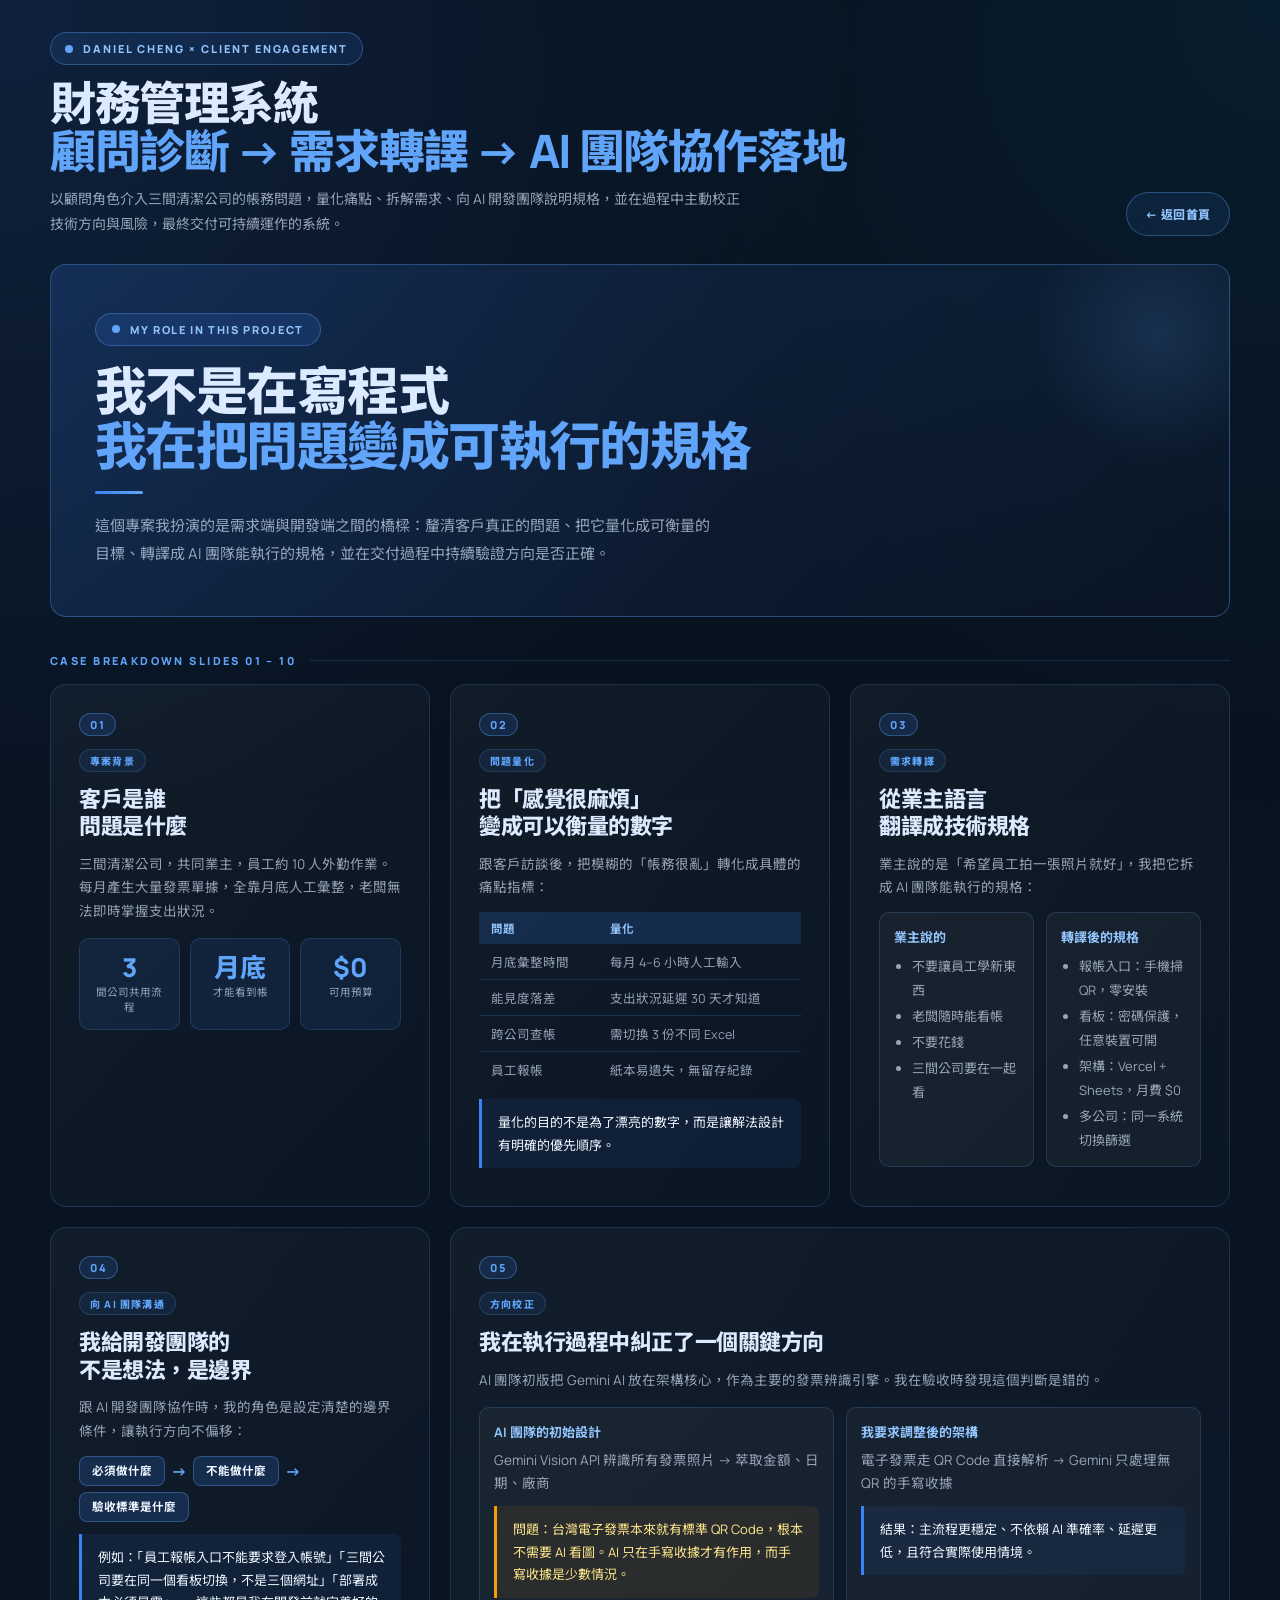
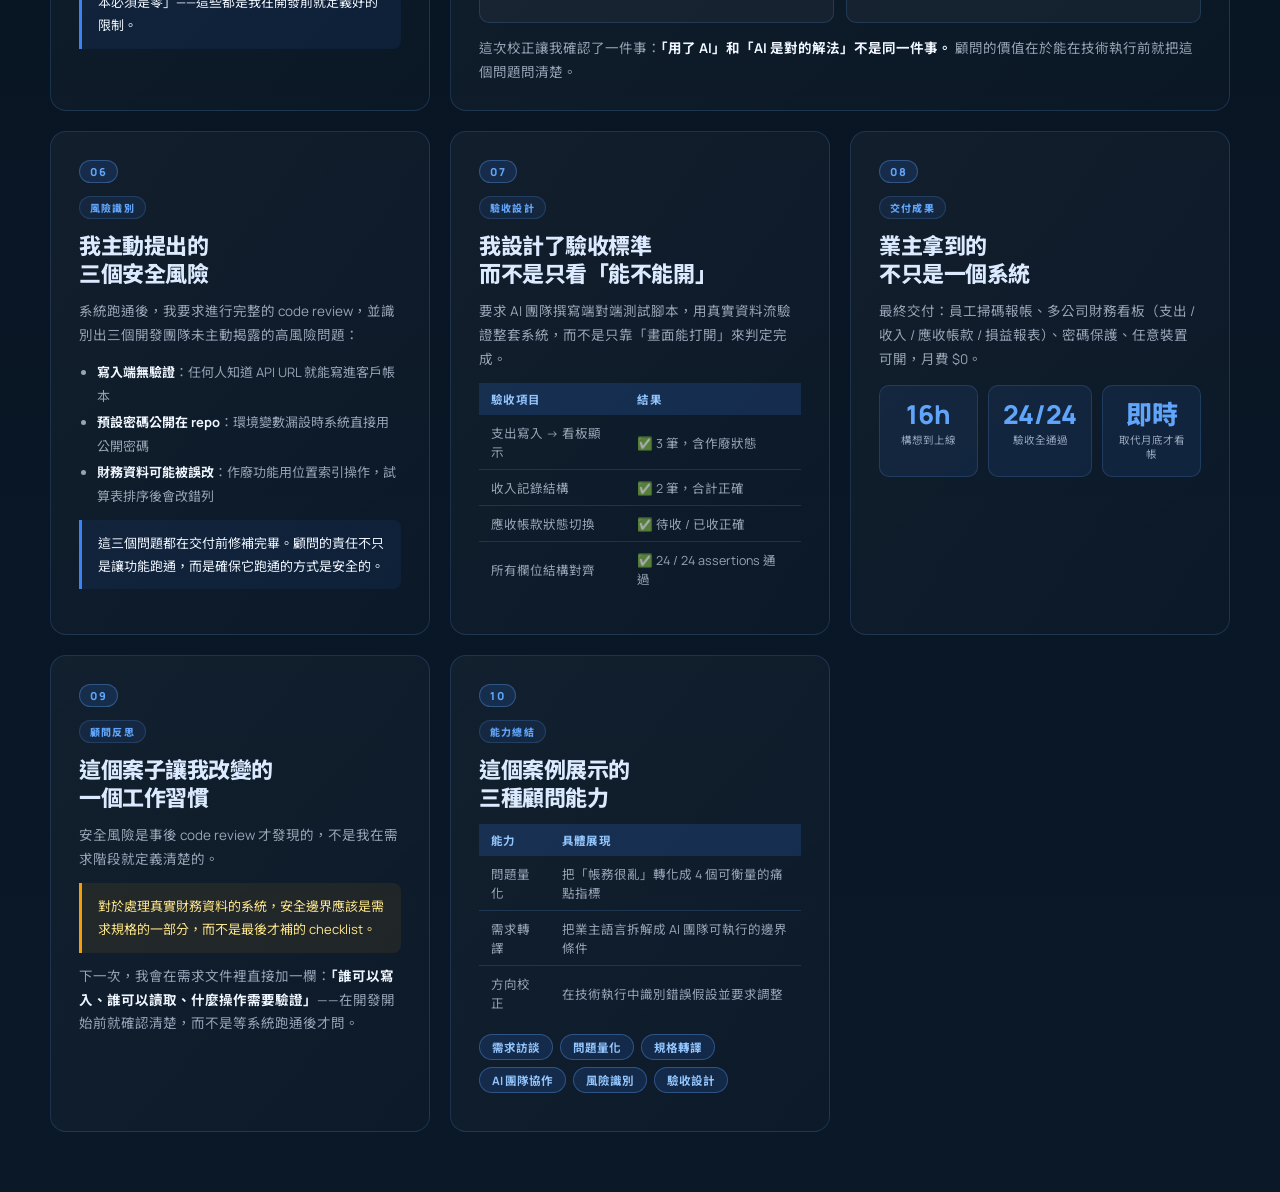
==== commit cc708e32: "feat: 移除清潔業字樣，改為財務管理系統 Co-Authored-By: Claude Sonnet 4.6 <noreply@anthropic.com>" ====
--- a/ai-admin-automation-slides.html
+++ b/ai-admin-automation-slides.html
@@ -3,7 +3,7 @@
 <head>
 <meta charset="utf-8">
 <meta name="viewport" content="width=device-width, initial-scale=1.0">
-<title>清潔業財務管理系統 | Daniel Cheng</title>
+<title>財務管理系統 | Daniel Cheng</title>
 <style>
 @import url('https://fonts.googleapis.com/css2?family=Manrope:wght@400;500;700;800&family=Noto+Sans+TC:wght@400;500;700;900&display=swap');
 *{box-sizing:border-box;margin:0;padding:0}
@@ -85,7 +85,7 @@
   <div class="deck-header">
     <div>
       <div class="deck-kicker"><span class="deck-kicker-dot"></span>Daniel Cheng × Client Engagement</div>
-      <h1 class="deck-title">清潔業財務管理系統<br><em>顧問診斷 → 需求轉譯 → AI 團隊協作落地</em></h1>
+      <h1 class="deck-title">財務管理系統<br><em>顧問診斷 → 需求轉譯 → AI 團隊協作落地</em></h1>
       <p class="deck-sub">以顧問角色介入三間清潔公司的帳務問題，量化痛點、拆解需求、向 AI 開發團隊說明規格，並在過程中主動校正技術方向與風險，最終交付可持續運作的系統。</p>
     </div>
     <div class="deck-actions">
